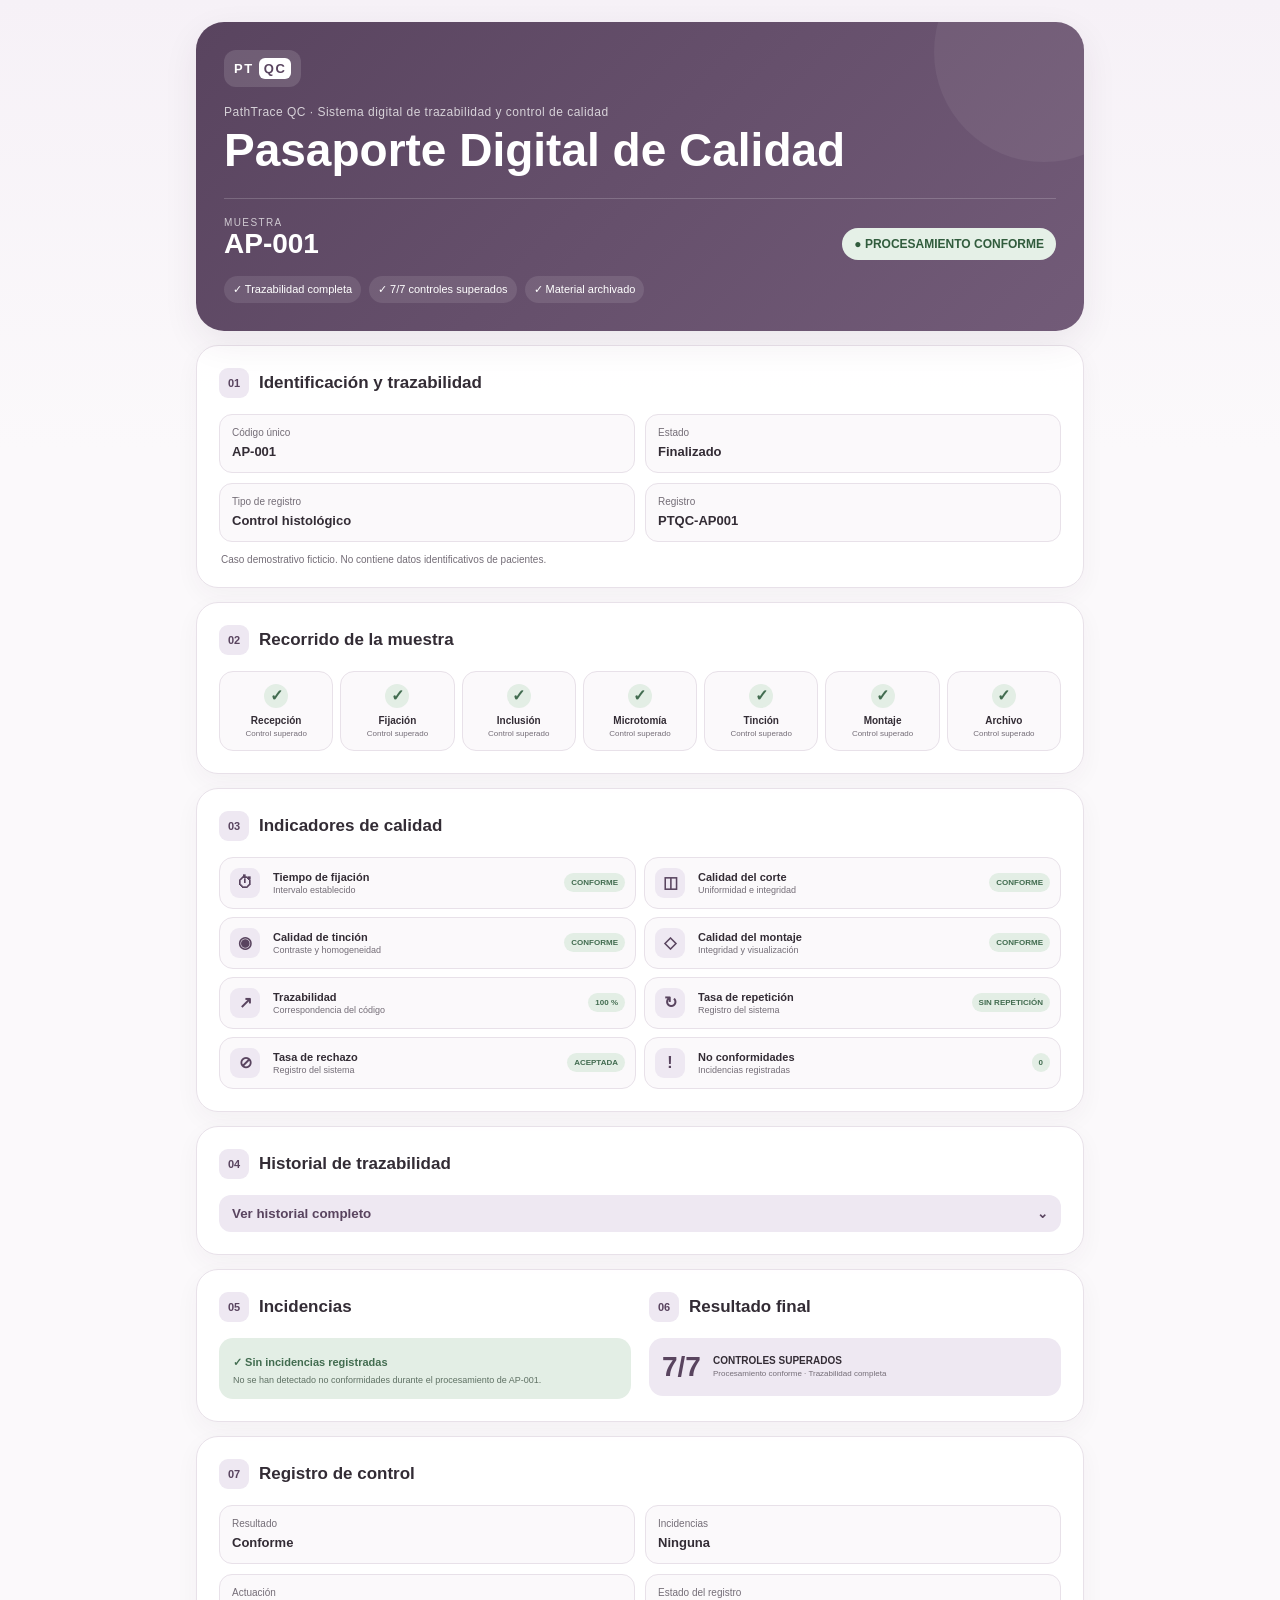
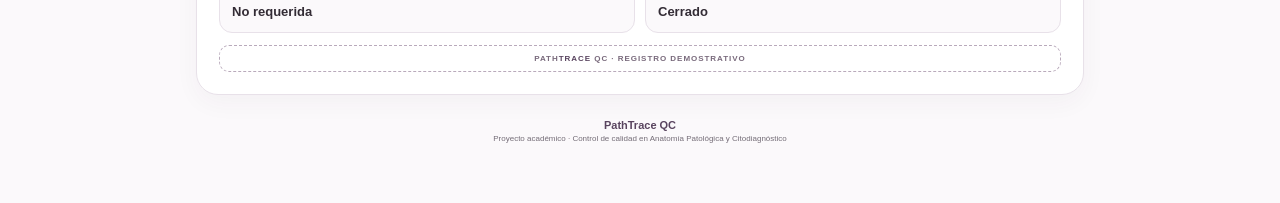
==== index.html @ b63433e9 "Add files via upload" ====
<!doctype html>
<html lang="es">
<head>
  <meta charset="utf-8" />
  <meta name="viewport" content="width=device-width, initial-scale=1" />
  <title>PathTrace QC · AP-001</title>
  <link rel="stylesheet" href="style.css" />
</head>
<body>
  <main class="shell">
    <header class="hero">
      <div class="brand"><span>PT</span><b>QC</b></div>
      <div class="eyebrow">PathTrace QC · Sistema digital de trazabilidad y control de calidad</div>
      <h1>Pasaporte Digital de Calidad</h1>
      <div class="sample-row"><div><small>MUESTRA</small><strong>AP-001</strong></div><span class="status">● PROCESAMIENTO CONFORME</span></div>
      <div class="summary"><span>✓ Trazabilidad completa</span><span>✓ 7/7 controles superados</span><span>✓ Material archivado</span></div>
    </header>

    <section class="card">
      <div class="section-title"><span>01</span><h2>Identificación y trazabilidad</h2></div>
      <div class="grid two">
        <div class="field"><small>Código único</small><b>AP-001</b></div>
        <div class="field"><small>Estado</small><b>Finalizado</b></div>
        <div class="field"><small>Tipo de registro</small><b>Control histológico</b></div>
        <div class="field"><small>Registro</small><b>PTQC-AP001</b></div>
      </div>
      <p class="note">Caso demostrativo ficticio. No contiene datos identificativos de pacientes.</p>
    </section>

    <section class="card">
      <div class="section-title"><span>02</span><h2>Recorrido de la muestra</h2></div>
      <div class="progress" id="progress">
        <div class="step"><i>✓</i><b>Recepción</b><small>Control superado</small></div>
        <div class="step"><i>✓</i><b>Fijación</b><small>Control superado</small></div>
        <div class="step"><i>✓</i><b>Inclusión</b><small>Control superado</small></div>
        <div class="step"><i>✓</i><b>Microtomía</b><small>Control superado</small></div>
        <div class="step"><i>✓</i><b>Tinción</b><small>Control superado</small></div>
        <div class="step"><i>✓</i><b>Montaje</b><small>Control superado</small></div>
        <div class="step"><i>✓</i><b>Archivo</b><small>Control superado</small></div>
      </div>
    </section>

    <section class="card">
      <div class="section-title"><span>03</span><h2>Indicadores de calidad</h2></div>
      <div class="metrics">
        <article><span>⏱</span><div><b>Tiempo de fijación</b><small>Intervalo establecido</small></div><em>CONFORME</em></article>
        <article><span>◫</span><div><b>Calidad del corte</b><small>Uniformidad e integridad</small></div><em>CONFORME</em></article>
        <article><span>◉</span><div><b>Calidad de tinción</b><small>Contraste y homogeneidad</small></div><em>CONFORME</em></article>
        <article><span>◇</span><div><b>Calidad del montaje</b><small>Integridad y visualización</small></div><em>CONFORME</em></article>
        <article><span>↗</span><div><b>Trazabilidad</b><small>Correspondencia del código</small></div><em>100 %</em></article>
        <article><span>↻</span><div><b>Tasa de repetición</b><small>Registro del sistema</small></div><em>SIN REPETICIÓN</em></article>
        <article><span>⊘</span><div><b>Tasa de rechazo</b><small>Registro del sistema</small></div><em>ACEPTADA</em></article>
        <article><span>!</span><div><b>No conformidades</b><small>Incidencias registradas</small></div><em>0</em></article>
      </div>
    </section>

    <section class="card">
      <div class="section-title"><span>04</span><h2>Historial de trazabilidad</h2></div>
      <button class="toggle" id="toggleHistory" aria-expanded="false">Ver historial completo <span>⌄</span></button>
      <div class="timeline collapsed" id="history">
        <div><i></i><p><b>Recepción</b><small>Muestra registrada e identificación verificada.</small></p><strong>✓</strong></div>
        <div><i></i><p><b>Fijación</b><small>Control de conservación superado.</small></p><strong>✓</strong></div>
        <div><i></i><p><b>Inclusión</b><small>Bloque de parafina obtenido y controlado.</small></p><strong>✓</strong></div>
        <div><i></i><p><b>Microtomía</b><small>Corte histológico apto para tinción.</small></p><strong>✓</strong></div>
        <div><i></i><p><b>Tinción</b><small>Preparación con tinción conforme.</small></p><strong>✓</strong></div>
        <div><i></i><p><b>Montaje</b><small>Preparación definitiva conforme.</small></p><strong>✓</strong></div>
        <div><i></i><p><b>Archivo</b><small>Preparación y material correctamente archivados.</small></p><strong>✓</strong></div>
      </div>
    </section>

    <section class="card split">
      <div>
        <div class="section-title"><span>05</span><h2>Incidencias</h2></div>
        <div class="empty"><b>✓ Sin incidencias registradas</b><p>No se han detectado no conformidades durante el procesamiento de AP-001.</p></div>
      </div>
      <div>
        <div class="section-title"><span>06</span><h2>Resultado final</h2></div>
        <div class="result"><strong>7/7</strong><div><b>CONTROLES SUPERADOS</b><small>Procesamiento conforme · Trazabilidad completa</small></div></div>
      </div>
    </section>

    <section class="card">
      <div class="section-title"><span>07</span><h2>Registro de control</h2></div>
      <div class="grid two">
        <div class="field"><small>Resultado</small><b>Conforme</b></div>
        <div class="field"><small>Incidencias</small><b>Ninguna</b></div>
        <div class="field"><small>Actuación</small><b>No requerida</b></div>
        <div class="field"><small>Estado del registro</small><b>Cerrado</b></div>
      </div>
      <div class="stamp">PATH<span>TRACE</span> QC · REGISTRO DEMOSTRATIVO</div>
    </section>

    <footer>
      <b>PathTrace QC</b><span>Proyecto académico · Control de calidad en Anatomía Patológica y Citodiagnóstico</span>
    </footer>
  </main>
  <script src="script.js"></script>
</body>
</html>
---- style.css ----
:root{--ink:#332c35;--muted:#746d77;--plum:#59445f;--plum2:#755f7b;--lav:#eee8f2;--rose:#f5e5eb;--sage:#e3eee5;--green:#426c50;--line:#e8e1e9;--paper:#fbf9fb;--white:#fff;--shadow:0 12px 35px rgba(61,44,65,.08)}
*{box-sizing:border-box}body{margin:0;background:linear-gradient(180deg,#f6f1f7 0,#fbf9fb 28rem);font-family:Inter,ui-sans-serif,-apple-system,BlinkMacSystemFont,"Segoe UI",sans-serif;color:var(--ink)}
.shell{width:min(920px,100%);margin:auto;padding:22px 16px 60px}.hero{background:linear-gradient(135deg,#59445f,#725b78);color:white;border-radius:28px;padding:28px;box-shadow:var(--shadow);position:relative;overflow:hidden}.hero:after{content:"";position:absolute;width:220px;height:220px;border-radius:50%;background:rgba(255,255,255,.06);right:-70px;top:-80px}.brand{display:inline-flex;gap:5px;align-items:center;background:rgba(255,255,255,.13);padding:8px 10px;border-radius:12px;font-size:13px;letter-spacing:.12em}.brand span{font-weight:800}.brand b{background:#fff;color:var(--plum);padding:3px 5px;border-radius:6px}.eyebrow{margin-top:18px;font-size:12px;opacity:.75;letter-spacing:.04em}.hero h1{font-size:clamp(28px,6vw,46px);line-height:1.02;margin:8px 0 24px;max-width:650px}.sample-row{display:flex;justify-content:space-between;gap:18px;align-items:end;border-top:1px solid rgba(255,255,255,.18);padding-top:18px}.sample-row small{display:block;font-size:10px;letter-spacing:.14em;opacity:.7}.sample-row strong{font-size:28px}.status{font-size:12px;background:#e5f0e7;color:#315c3d;padding:9px 12px;border-radius:999px;font-weight:800}.summary{display:flex;gap:8px;flex-wrap:wrap;margin-top:16px}.summary span{font-size:11px;background:rgba(255,255,255,.1);padding:7px 9px;border-radius:999px}.card{background:rgba(255,255,255,.94);border:1px solid var(--line);border-radius:22px;padding:22px;margin-top:14px;box-shadow:0 8px 25px rgba(61,44,65,.045)}.section-title{display:flex;align-items:center;gap:10px;margin-bottom:16px}.section-title>span{width:30px;height:30px;display:grid;place-items:center;border-radius:9px;background:var(--lav);color:var(--plum);font-size:11px;font-weight:900}.section-title h2{font-size:17px;margin:0}.grid{display:grid;gap:10px}.two{grid-template-columns:repeat(2,1fr)}.field{background:var(--paper);border:1px solid var(--line);padding:12px;border-radius:13px}.field small{display:block;color:var(--muted);font-size:10px;margin-bottom:4px}.field b{font-size:13px}.note{font-size:10px;color:var(--muted);margin:12px 2px 0}.progress{display:grid;grid-template-columns:repeat(7,1fr);gap:7px}.step{position:relative;text-align:center;padding:12px 5px;background:var(--paper);border-radius:14px;border:1px solid var(--line)}.step i{font-style:normal;display:grid;place-items:center;width:24px;height:24px;margin:0 auto 7px;border-radius:50%;background:var(--sage);color:var(--green);font-weight:900}.step b{display:block;font-size:10px}.step small{display:block;font-size:8px;color:var(--muted);margin-top:3px}.metrics{display:grid;grid-template-columns:repeat(2,1fr);gap:8px}.metrics article{display:grid;grid-template-columns:34px 1fr auto;align-items:center;gap:9px;border:1px solid var(--line);border-radius:14px;padding:10px;background:var(--paper)}.metrics article>span{width:30px;height:30px;display:grid;place-items:center;background:var(--lav);border-radius:9px;color:var(--plum);font-weight:800}.metrics b,.metrics small{display:block}.metrics b{font-size:11px}.metrics small{font-size:9px;color:var(--muted);margin-top:2px}.metrics em{font-style:normal;font-size:8px;font-weight:900;color:var(--green);background:var(--sage);padding:5px 7px;border-radius:999px}.toggle{width:100%;border:0;background:var(--lav);color:var(--plum);padding:11px 13px;border-radius:12px;font-weight:800;text-align:left;display:flex;justify-content:space-between;cursor:pointer}.timeline{padding-top:8px}.timeline.collapsed{display:none}.timeline>div{display:grid;grid-template-columns:16px 1fr 22px;gap:8px;align-items:start;padding:9px 2px;border-bottom:1px solid var(--line)}.timeline i{width:9px;height:9px;border-radius:50%;background:var(--plum2);margin-top:4px}.timeline p{margin:0}.timeline b,.timeline small{display:block}.timeline b{font-size:11px}.timeline small{font-size:9px;color:var(--muted);margin-top:2px}.timeline strong{color:var(--green)}.split{display:grid;grid-template-columns:1fr 1fr;gap:18px}.empty{background:var(--sage);border-radius:14px;padding:14px}.empty b{font-size:11px;color:var(--green)}.empty p{font-size:9px;color:#5f7164;margin:5px 0 0}.result{display:flex;align-items:center;gap:12px;background:var(--lav);border-radius:14px;padding:13px}.result>strong{font-size:28px;color:var(--plum)}.result b,.result small{display:block}.result b{font-size:10px}.result small{font-size:8px;color:var(--muted);margin-top:3px}.stamp{margin-top:12px;text-align:center;border:1px dashed #b9aabb;color:#796a7c;border-radius:10px;padding:8px;font-size:8px;letter-spacing:.12em;font-weight:800}.stamp span{color:var(--plum)}footer{padding:24px 8px 0;text-align:center;color:var(--muted)}footer b,footer span{display:block}footer b{font-size:11px;color:var(--plum)}footer span{font-size:8px;margin-top:3px}
@media(max-width:650px){.shell{padding:12px 10px 40px}.hero{padding:22px 18px;border-radius:22px}.sample-row{align-items:start;flex-direction:column}.status{font-size:10px}.card{padding:17px;border-radius:18px}.progress{grid-template-columns:repeat(2,1fr)}.step:last-child{grid-column:1/-1}.metrics{grid-template-columns:1fr}.split{grid-template-columns:1fr}.two{grid-template-columns:1fr}.section-title h2{font-size:15px}}
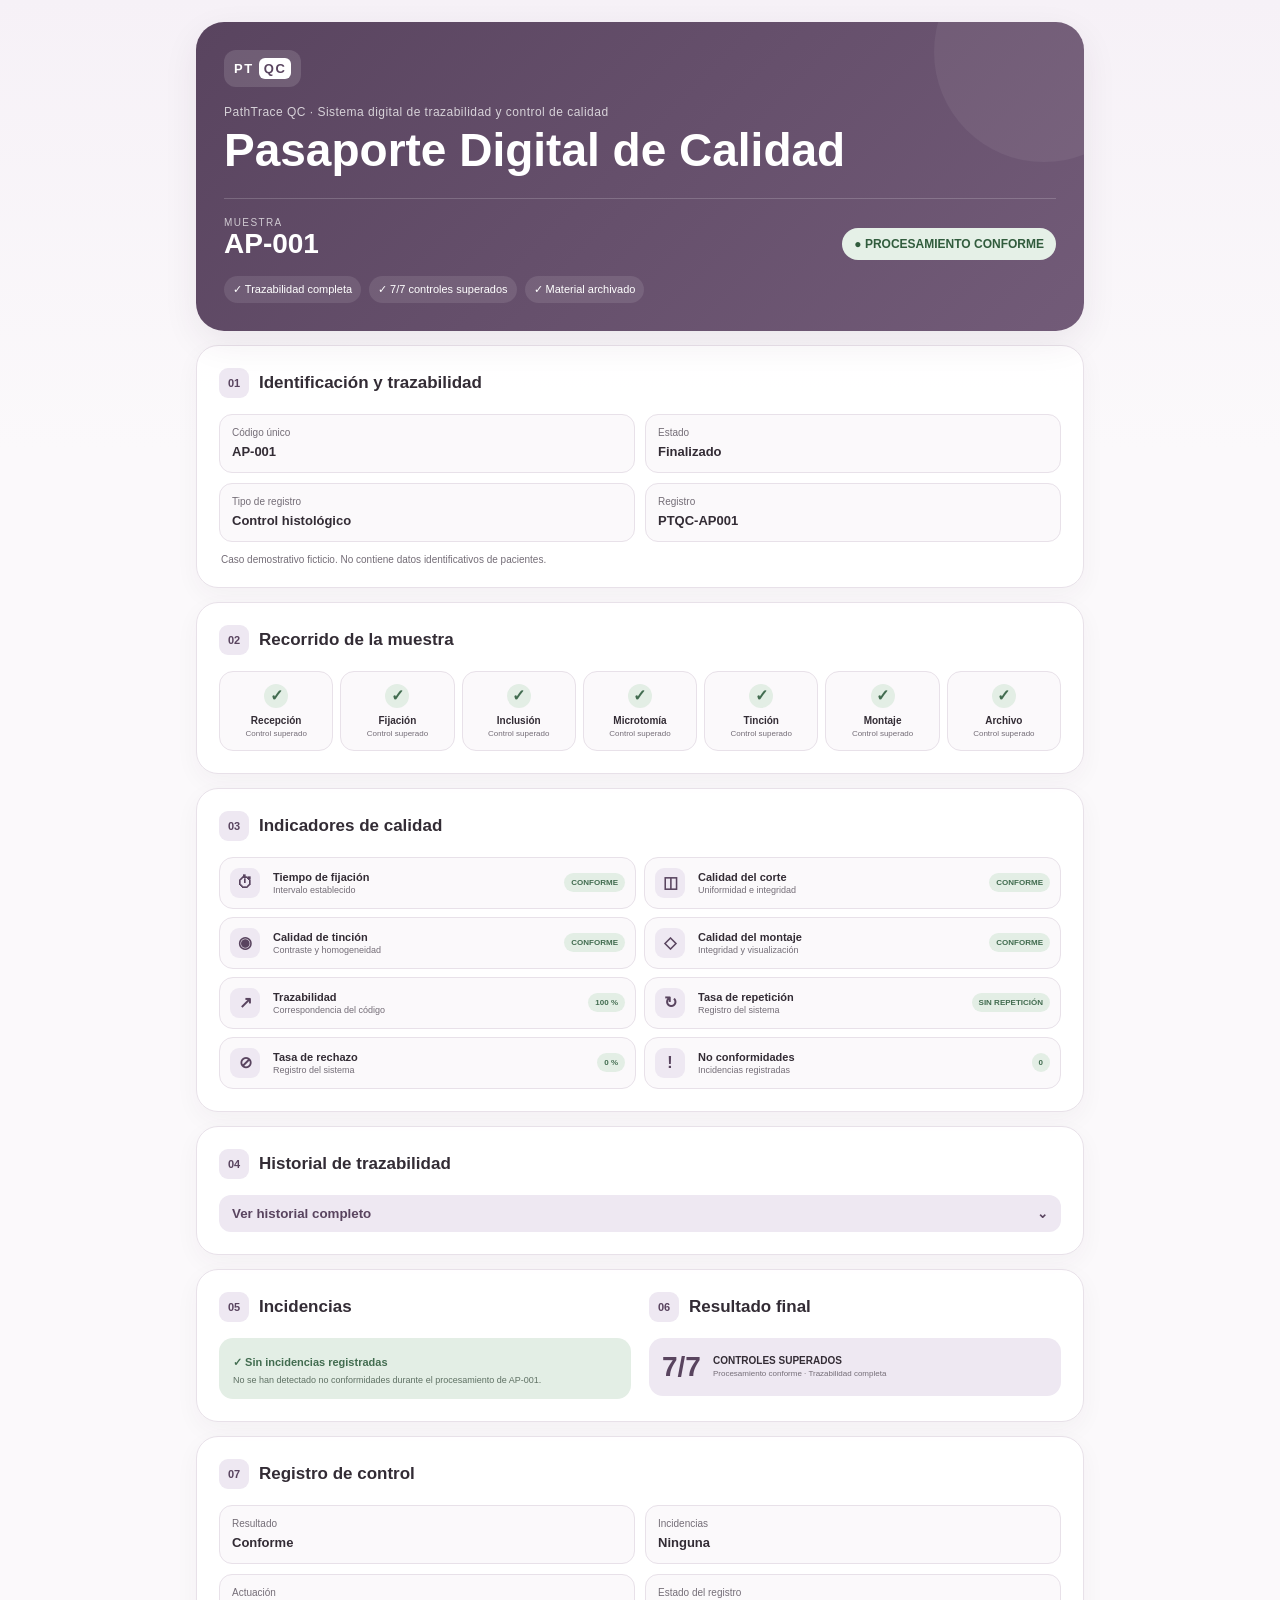
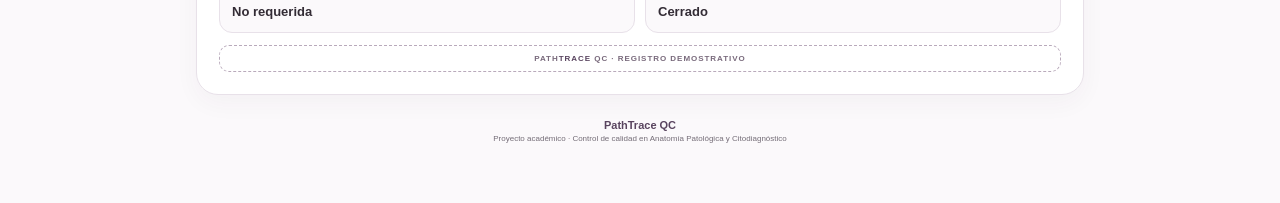
==== commit d7e863cd: "Update index.html" ====
--- a/index.html
+++ b/index.html
@@ -49,7 +49,7 @@
         <article><span>◇</span><div><b>Calidad del montaje</b><small>Integridad y visualización</small></div><em>CONFORME</em></article>
         <article><span>↗</span><div><b>Trazabilidad</b><small>Correspondencia del código</small></div><em>100 %</em></article>
         <article><span>↻</span><div><b>Tasa de repetición</b><small>Registro del sistema</small></div><em>SIN REPETICIÓN</em></article>
-        <article><span>⊘</span><div><b>Tasa de rechazo</b><small>Registro del sistema</small></div><em>ACEPTADA</em></article>
+        <article><span>⊘</span><div><b>Tasa de rechazo</b><small>Registro del sistema</small></div><em>0 %</em></article>
         <article><span>!</span><div><b>No conformidades</b><small>Incidencias registradas</small></div><em>0</em></article>
       </div>
     </section>
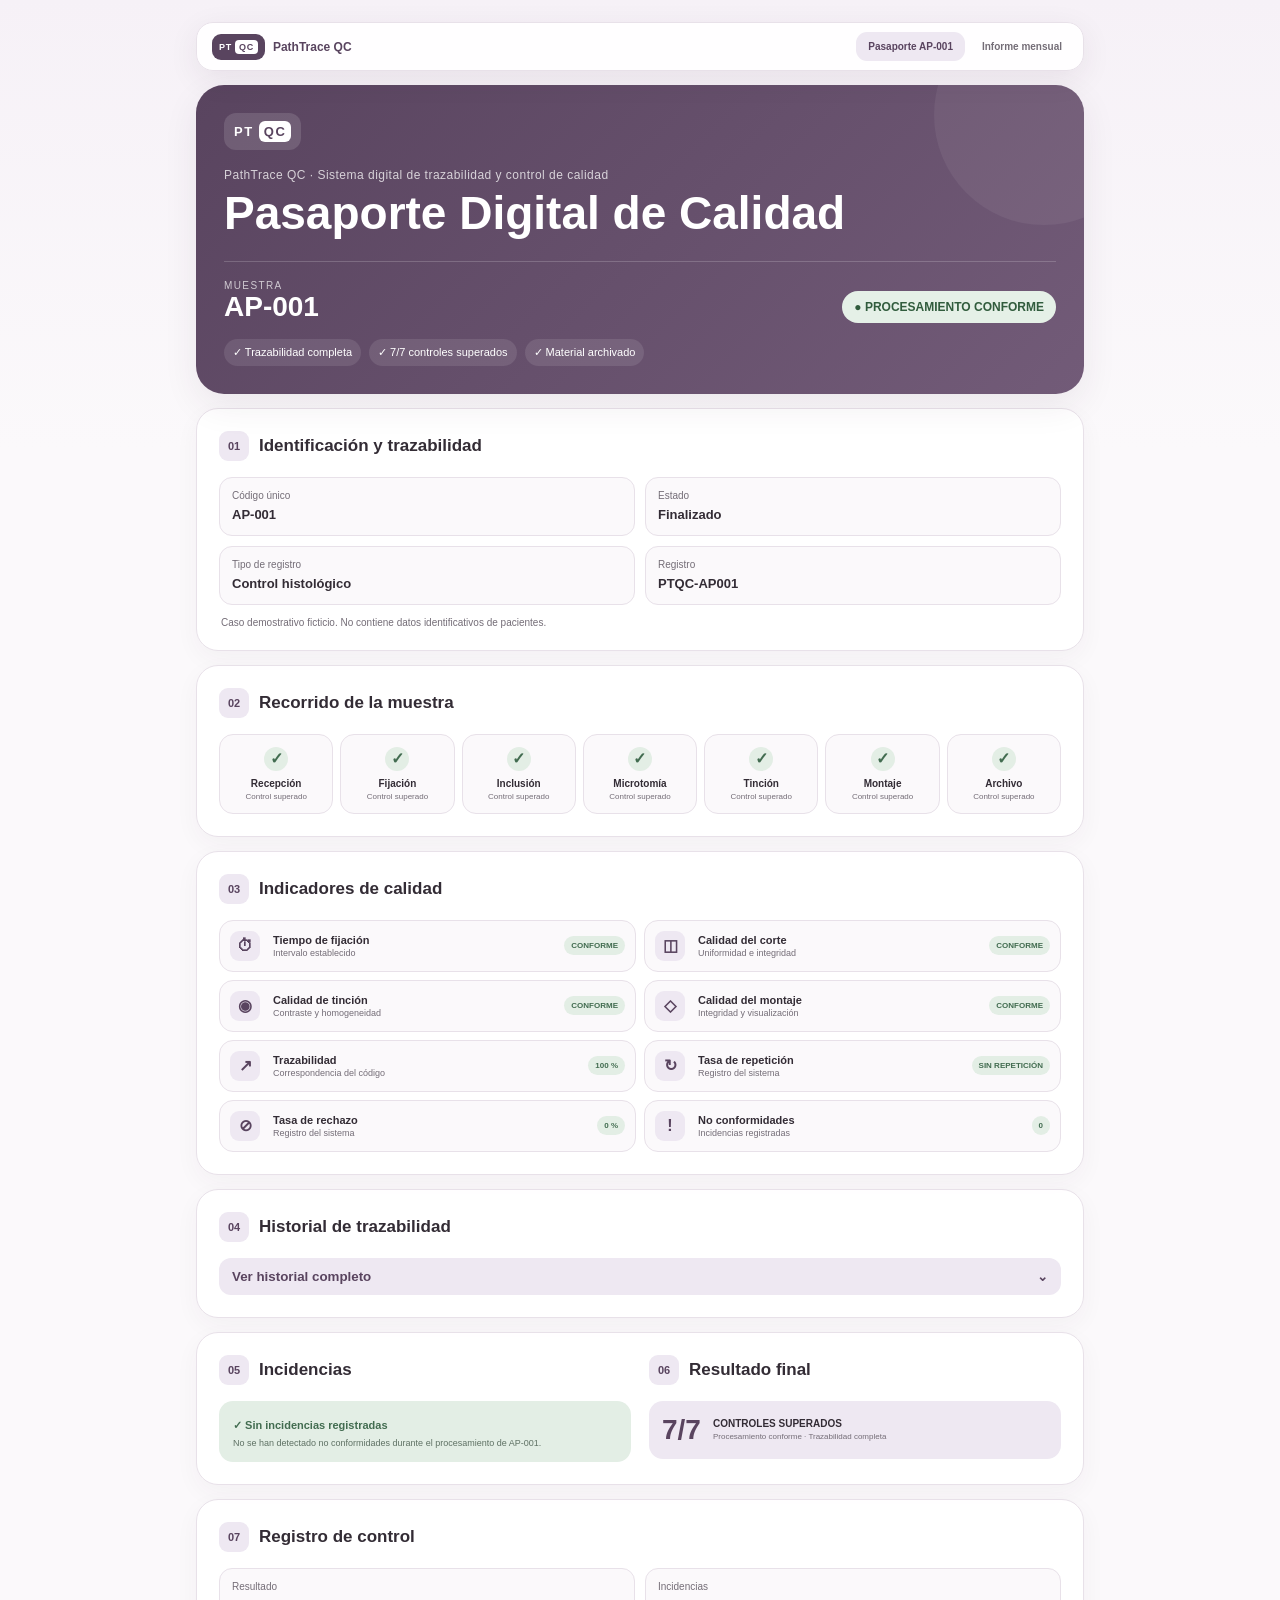
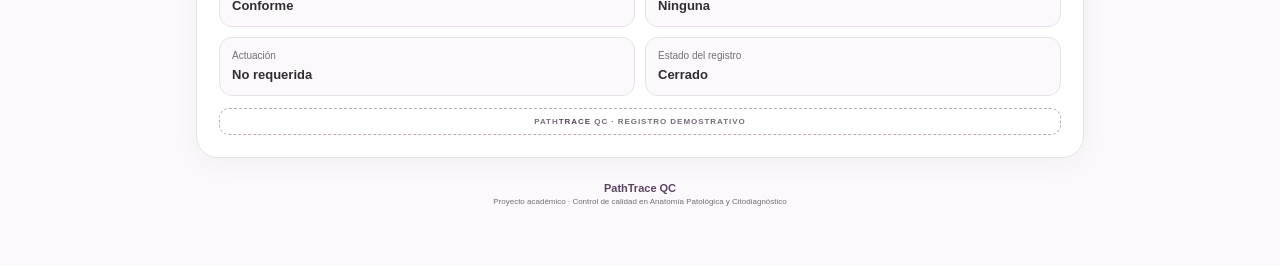
==== commit 754570f5: "Actualizar index.html" ====
--- a/index.html
+++ b/index.html
@@ -1,35 +1,833 @@
-<!doctype html>
+ <!doctype html>
 <html lang="es">
 <head>
   <meta charset="utf-8" />
   <meta name="viewport" content="width=device-width, initial-scale=1" />
-  <title>PathTrace QC · AP-001</title>
+  <title>PathTrace QC · Control de calidad</title>
   <link rel="stylesheet" href="style.css" />
+
+  <style>
+    /* ===== AMPLIACIÓN PATHTRACE QC ===== */
+
+    .pt-nav{
+      position:sticky;
+      top:10px;
+      z-index:50;
+      display:flex;
+      justify-content:space-between;
+      align-items:center;
+      gap:12px;
+      margin-bottom:14px;
+      padding:9px;
+      background:rgba(255,255,255,.92);
+      border:1px solid var(--line);
+      border-radius:17px;
+      box-shadow:0 8px 30px rgba(61,44,65,.08);
+      backdrop-filter:blur(12px);
+    }
+
+    .pt-nav-brand{
+      display:flex;
+      align-items:center;
+      gap:8px;
+      padding-left:6px;
+      color:var(--plum);
+      font-size:12px;
+      font-weight:900;
+    }
+
+    .pt-logo{
+      display:inline-flex;
+      align-items:center;
+      gap:3px;
+      padding:6px 7px;
+      border-radius:9px;
+      background:var(--plum);
+      color:#fff;
+      font-size:9px;
+      letter-spacing:.08em;
+    }
+
+    .pt-logo b{
+      background:#fff;
+      color:var(--plum);
+      padding:2px 4px;
+      border-radius:4px;
+    }
+
+    .pt-tabs{
+      display:flex;
+      gap:5px;
+    }
+
+    .pt-tab{
+      border:0;
+      background:transparent;
+      color:var(--muted);
+      border-radius:11px;
+      padding:9px 12px;
+      font-size:10px;
+      font-weight:800;
+      cursor:pointer;
+    }
+
+    .pt-tab.active{
+      background:var(--lav);
+      color:var(--plum);
+    }
+
+    .pt-view{display:none}
+    .pt-view.active{display:block}
+
+    /* ===== HERO INFORME ===== */
+
+    .report-hero{
+      position:relative;
+      overflow:hidden;
+      padding:28px;
+      border-radius:28px;
+      color:#fff;
+      background:linear-gradient(135deg,#59445f,#725b78);
+      box-shadow:var(--shadow);
+    }
+
+    .report-hero:after{
+      content:"";
+      position:absolute;
+      width:260px;
+      height:260px;
+      right:-80px;
+      top:-100px;
+      border-radius:50%;
+      background:rgba(255,255,255,.06);
+    }
+
+    .report-top{
+      position:relative;
+      z-index:2;
+      display:flex;
+      justify-content:space-between;
+      gap:20px;
+      align-items:flex-start;
+    }
+
+    .report-hero h1{
+      margin:7px 0 8px;
+      font-size:clamp(28px,6vw,44px);
+      line-height:1.03;
+    }
+
+    .report-hero p{
+      max-width:590px;
+      margin:0;
+      font-size:12px;
+      line-height:1.6;
+      opacity:.8;
+    }
+
+    .period{
+      min-width:155px;
+      padding:12px;
+      border:1px solid rgba(255,255,255,.18);
+      border-radius:14px;
+      background:rgba(255,255,255,.09);
+    }
+
+    .period small,
+    .period strong{display:block}
+
+    .period small{
+      font-size:8px;
+      letter-spacing:.13em;
+      opacity:.65;
+    }
+
+    .period strong{
+      margin-top:4px;
+      font-size:11px;
+    }
+
+    .system-state{
+      position:relative;
+      z-index:2;
+      display:flex;
+      justify-content:space-between;
+      align-items:center;
+      gap:12px;
+      margin-top:22px;
+      padding-top:16px;
+      border-top:1px solid rgba(255,255,255,.18);
+    }
+
+    .system-state b{
+      font-size:11px;
+      letter-spacing:.03em;
+    }
+
+    .system-state span{
+      padding:7px 10px;
+      border-radius:999px;
+      background:#f6e8d6;
+      color:#76531f;
+      font-size:9px;
+      font-weight:900;
+    }
+
+    /* ===== KPI ===== */
+
+    .kpi-grid{
+      display:grid;
+      grid-template-columns:repeat(3,1fr);
+      gap:9px;
+    }
+
+    .kpi{
+      position:relative;
+      min-height:105px;
+      padding:14px;
+      text-align:left;
+      border:1px solid var(--line);
+      border-radius:15px;
+      background:var(--paper);
+      cursor:pointer;
+      transition:.2s ease;
+    }
+
+    .kpi:hover,
+    .kpi.selected{
+      transform:translateY(-2px);
+      border-color:#cdbfd0;
+      box-shadow:0 8px 20px rgba(61,44,65,.07);
+    }
+
+    .kpi small,
+    .kpi strong,
+    .kpi span{display:block}
+
+    .kpi small{
+      color:var(--muted);
+      font-size:8px;
+      letter-spacing:.08em;
+      font-weight:800;
+    }
+
+    .kpi strong{
+      margin:7px 0 3px;
+      color:var(--plum);
+      font-size:26px;
+    }
+
+    .kpi span{
+      color:var(--muted);
+      font-size:9px;
+    }
+
+    .kpi.good:after,
+    .kpi.watch:after{
+      content:"";
+      position:absolute;
+      width:8px;
+      height:8px;
+      right:12px;
+      top:12px;
+      border-radius:50%;
+    }
+
+    .kpi.good:after{background:#6c9879}
+    .kpi.watch:after{background:#c6924c}
+
+    .kpi-detail{
+      display:none;
+      margin-top:12px;
+      padding:13px 14px;
+      border-radius:13px;
+      background:var(--lav);
+      color:var(--ink);
+      font-size:10px;
+      line-height:1.55;
+    }
+
+    .kpi-detail.show{display:block}
+
+    /* ===== BALANCE ===== */
+
+    .balance-grid{
+      display:grid;
+      grid-template-columns:1fr 1fr;
+      gap:10px;
+    }
+
+    .balance-box{
+      padding:15px;
+      border-radius:15px;
+      border:1px solid var(--line);
+    }
+
+    .balance-box.good{background:#f1f7f2}
+    .balance-box.watch{background:#fbf5ea}
+
+    .balance-box small{
+      display:block;
+      margin-bottom:5px;
+      font-size:8px;
+      letter-spacing:.1em;
+      font-weight:900;
+    }
+
+    .balance-box h3{
+      margin:0;
+      font-size:12px;
+    }
+
+    .balance-box ul{
+      margin:12px 0 0;
+      padding-left:17px;
+      color:var(--muted);
+      font-size:10px;
+      line-height:1.75;
+    }
+
+    /* ===== BARRAS ===== */
+
+    .chart-note{
+      margin:-5px 0 18px;
+      color:var(--muted);
+      font-size:10px;
+    }
+
+    .bars{
+      display:grid;
+      gap:11px;
+    }
+
+    .bar-item{
+      display:grid;
+      grid-template-columns:92px 1fr 28px;
+      gap:10px;
+      align-items:center;
+      padding:5px;
+      border-radius:10px;
+      cursor:pointer;
+      transition:.2s ease;
+    }
+
+    .bar-item:hover,
+    .bar-item.active{
+      background:var(--paper);
+    }
+
+    .bar-item>span{
+      font-size:10px;
+      font-weight:700;
+    }
+
+    .bar-track{
+      height:12px;
+      overflow:hidden;
+      border-radius:999px;
+      background:#eee9ef;
+    }
+
+    .bar-fill{
+      width:0;
+      height:100%;
+      border-radius:999px;
+      background:linear-gradient(90deg,#b6a2bb,#755f7b);
+      transition:width 1s cubic-bezier(.2,.8,.2,1);
+    }
+
+    .bar-item.alert .bar-fill{
+      background:linear-gradient(90deg,#d6a4ad,#a95f6c);
+    }
+
+    .bar-item>b{
+      text-align:right;
+      color:var(--plum);
+      font-size:11px;
+    }
+
+    .stage-detail{
+      display:none;
+      margin-top:16px;
+      padding:14px;
+      border:1px solid var(--line);
+      border-radius:14px;
+      background:var(--paper);
+    }
+
+    .stage-detail.show{display:block}
+
+    .stage-detail small,
+    .stage-detail b{display:block}
+
+    .stage-detail small{
+      color:var(--muted);
+      font-size:8px;
+      letter-spacing:.09em;
+    }
+
+    .stage-detail b{
+      margin:4px 0 6px;
+      font-size:12px;
+    }
+
+    .stage-detail p{
+      margin:0;
+      color:var(--muted);
+      font-size:10px;
+      line-height:1.5;
+    }
+
+    /* ===== GRÁFICA SEMANAL ===== */
+
+    .weekly-chart{
+      position:relative;
+      height:230px;
+      margin-top:10px;
+      padding:15px 12px 32px 38px;
+    }
+
+    .weekly-grid{
+      position:absolute;
+      left:38px;
+      right:12px;
+      top:15px;
+      bottom:32px;
+      display:flex;
+      flex-direction:column;
+      justify-content:space-between;
+    }
+
+    .weekly-grid span{
+      display:block;
+      border-top:1px dashed #e5dee7;
+    }
+
+    .weekly-points{
+      position:absolute;
+      left:38px;
+      right:12px;
+      top:15px;
+      bottom:32px;
+    }
+
+    .trend-svg{
+      position:absolute;
+      inset:0;
+      width:100%;
+      height:100%;
+      overflow:visible;
+    }
+
+    .trend-path{
+      fill:none;
+      stroke:#755f7b;
+      stroke-width:3;
+      stroke-linecap:round;
+      stroke-linejoin:round;
+      stroke-dasharray:500;
+      stroke-dashoffset:500;
+      transition:stroke-dashoffset 1.5s ease;
+    }
+
+    .weekly-chart.animate .trend-path{
+      stroke-dashoffset:0;
+    }
+
+    .week-point{
+      position:absolute;
+      transform:translate(-50%,50%);
+      text-align:center;
+    }
+
+    .week-point i{
+      display:block;
+      width:13px;
+      height:13px;
+      margin:auto;
+      border:3px solid white;
+      border-radius:50%;
+      background:var(--plum2);
+      box-shadow:0 0 0 2px var(--plum2);
+      transform:scale(0);
+      transition:transform .35s ease;
+    }
+
+    .weekly-chart.animate .week-point i{
+      transform:scale(1);
+    }
+
+    .week-point b{
+      display:block;
+      margin-top:-35px;
+      color:var(--plum);
+      font-size:11px;
+    }
+
+    .week-point small{
+      position:absolute;
+      width:70px;
+      left:50%;
+      top:30px;
+      transform:translateX(-50%);
+      color:var(--muted);
+      font-size:8px;
+      font-style:normal;
+    }
+
+    .w1{left:3%;bottom:0}
+    .w2{left:34%;bottom:33%}
+    .w3{left:66%;bottom:66%}
+    .w4{left:97%;bottom:100%}
+
+    .trend-alert{
+      display:flex;
+      gap:10px;
+      align-items:flex-start;
+      margin-top:5px;
+      padding:13px;
+      border-radius:14px;
+      background:#fbf3e8;
+    }
+
+    .trend-alert>span{
+      display:grid;
+      place-items:center;
+      min-width:30px;
+      height:30px;
+      border-radius:9px;
+      background:#f1dfc6;
+      color:#875f29;
+      font-weight:900;
+    }
+
+    .trend-alert small,
+    .trend-alert b{display:block}
+
+    .trend-alert small{
+      color:#8a6a3c;
+      font-size:8px;
+      font-weight:900;
+      letter-spacing:.08em;
+    }
+
+    .trend-alert b{
+      margin-top:3px;
+      font-size:11px;
+    }
+
+    /* ===== DESVIACIÓN ===== */
+
+    .deviation{
+      position:relative;
+      overflow:hidden;
+      border-color:#ead1d5;
+      background:linear-gradient(135deg,#fff,#fcf3f5);
+    }
+
+    .deviation-grid{
+      display:grid;
+      grid-template-columns:55px 1fr;
+      gap:15px;
+    }
+
+    .deviation-icon{
+      display:grid;
+      place-items:center;
+      width:50px;
+      height:50px;
+      border-radius:15px;
+      background:#f3dfe3;
+      color:#9b5360;
+      font-size:22px;
+      font-weight:900;
+    }
+
+    .deviation small{
+      color:#9b5360;
+      font-size:8px;
+      font-weight:900;
+      letter-spacing:.11em;
+    }
+
+    .deviation h2{
+      margin:4px 0 7px;
+      font-size:20px;
+    }
+
+    .deviation p{
+      margin:0;
+      color:var(--muted);
+      font-size:10px;
+      line-height:1.6;
+    }
+
+    .deviation-stats{
+      display:flex;
+      gap:8px;
+      flex-wrap:wrap;
+      margin-top:14px;
+    }
+
+    .deviation-stats span{
+      min-width:105px;
+      padding:9px 11px;
+      border:1px solid #ecdadd;
+      border-radius:11px;
+      background:#fff;
+    }
+
+    .deviation-stats b,
+    .deviation-stats small{display:block}
+
+    .deviation-stats b{
+      color:#8e4d58;
+      font-size:15px;
+    }
+
+    .deviation-stats small{
+      margin-top:2px;
+      color:var(--muted);
+      letter-spacing:0;
+      font-size:8px;
+    }
+
+    .analysis-btn{
+      margin-top:15px;
+      border:0;
+      border-radius:12px;
+      padding:11px 14px;
+      background:var(--plum);
+      color:#fff;
+      font-size:10px;
+      font-weight:900;
+      cursor:pointer;
+    }
+
+    .analysis-panel{
+      display:none;
+      margin-top:13px;
+      padding:14px;
+      border:1px solid #ead8dc;
+      border-radius:13px;
+      background:#fff;
+    }
+
+    .analysis-panel.show{display:block}
+
+    .analysis-panel b{
+      display:block;
+      margin-bottom:6px;
+      font-size:11px;
+    }
+
+    .analysis-panel p{
+      font-size:10px;
+    }
+
+    .pending{
+      display:inline-block;
+      margin-top:9px;
+      padding:6px 8px;
+      border-radius:999px;
+      background:var(--lav);
+      color:var(--plum);
+      font-size:8px;
+      font-weight:900;
+    }
+
+    /* ===== CONCLUSIÓN ===== */
+
+    .report-conclusion{
+      display:grid;
+      grid-template-columns:1fr auto;
+      gap:20px;
+      align-items:center;
+    }
+
+    .report-conclusion h2{
+      margin:5px 0 7px;
+      font-size:18px;
+    }
+
+    .report-conclusion p{
+      margin:0;
+      max-width:580px;
+      color:var(--muted);
+      font-size:10px;
+      line-height:1.6;
+    }
+
+    .global-status{
+      min-width:150px;
+      padding:14px;
+      text-align:center;
+      border-radius:15px;
+      background:var(--sage);
+      color:var(--green);
+    }
+
+    .global-status span,
+    .global-status b,
+    .global-status small{display:block}
+
+    .global-status span{
+      font-size:21px;
+      font-weight:900;
+    }
+
+    .global-status b{
+      margin-top:4px;
+      font-size:11px;
+    }
+
+    .global-status small{
+      margin-top:3px;
+      font-size:8px;
+    }
+
+    .academic-note{
+      margin:12px 5px 0;
+      text-align:center;
+      color:var(--muted);
+      font-size:8px;
+    }
+
+    @media(max-width:650px){
+      .pt-nav{
+        position:relative;
+        top:0;
+        flex-direction:column;
+        align-items:stretch;
+      }
+
+      .pt-nav-brand{justify-content:center}
+
+      .pt-tabs{
+        display:grid;
+        grid-template-columns:1fr 1fr;
+      }
+
+      .pt-tab{padding:10px 6px}
+
+      .report-hero{
+        padding:22px 18px;
+        border-radius:22px;
+      }
+
+      .report-top{
+        flex-direction:column;
+      }
+
+      .period{width:100%}
+
+      .system-state{
+        align-items:flex-start;
+        flex-direction:column;
+      }
+
+      .kpi-grid{
+        grid-template-columns:repeat(2,1fr);
+      }
+
+      .balance-grid{
+        grid-template-columns:1fr;
+      }
+
+      .bar-item{
+        grid-template-columns:75px 1fr 22px;
+      }
+
+      .report-conclusion{
+        grid-template-columns:1fr;
+      }
+
+      .global-status{width:100%}
+
+      .deviation-grid{
+        grid-template-columns:1fr;
+      }
+    }
+  </style>
 </head>
+
 <body>
-  <main class="shell">
+<main class="shell">
+
+  <!-- NAVEGACIÓN -->
+  <nav class="pt-nav">
+    <div class="pt-nav-brand">
+      <span class="pt-logo">PT <b>QC</b></span>
+      PathTrace QC
+    </div>
+
+    <div class="pt-tabs">
+      <button class="pt-tab active" data-target="passportView">
+        Pasaporte AP-001
+      </button>
+      <button class="pt-tab" data-target="reportView">
+        Informe mensual
+      </button>
+    </div>
+  </nav>
+
+
+  <!-- =====================================================
+       PASAPORTE AP-001
+  ====================================================== -->
+
+  <div class="pt-view active" id="passportView">
+
     <header class="hero">
       <div class="brand"><span>PT</span><b>QC</b></div>
-      <div class="eyebrow">PathTrace QC · Sistema digital de trazabilidad y control de calidad</div>
+      <div class="eyebrow">
+        PathTrace QC · Sistema digital de trazabilidad y control de calidad
+      </div>
+
       <h1>Pasaporte Digital de Calidad</h1>
-      <div class="sample-row"><div><small>MUESTRA</small><strong>AP-001</strong></div><span class="status">● PROCESAMIENTO CONFORME</span></div>
-      <div class="summary"><span>✓ Trazabilidad completa</span><span>✓ 7/7 controles superados</span><span>✓ Material archivado</span></div>
+
+      <div class="sample-row">
+        <div>
+          <small>MUESTRA</small>
+          <strong>AP-001</strong>
+        </div>
+        <span class="status">● PROCESAMIENTO CONFORME</span>
+      </div>
+
+      <div class="summary">
+        <span>✓ Trazabilidad completa</span>
+        <span>✓ 7/7 controles superados</span>
+        <span>✓ Material archivado</span>
+      </div>
     </header>
 
+
     <section class="card">
-      <div class="section-title"><span>01</span><h2>Identificación y trazabilidad</h2></div>
+      <div class="section-title">
+        <span>01</span>
+        <h2>Identificación y trazabilidad</h2>
+      </div>
+
       <div class="grid two">
         <div class="field"><small>Código único</small><b>AP-001</b></div>
         <div class="field"><small>Estado</small><b>Finalizado</b></div>
         <div class="field"><small>Tipo de registro</small><b>Control histológico</b></div>
         <div class="field"><small>Registro</small><b>PTQC-AP001</b></div>
       </div>
-      <p class="note">Caso demostrativo ficticio. No contiene datos identificativos de pacientes.</p>
+
+      <p class="note">
+        Caso demostrativo ficticio. No contiene datos identificativos de pacientes.
+      </p>
     </section>
 
+
     <section class="card">
-      <div class="section-title"><span>02</span><h2>Recorrido de la muestra</h2></div>
-      <div class="progress" id="progress">
+      <div class="section-title">
+        <span>02</span>
+        <h2>Recorrido de la muestra</h2>
+      </div>
+
+      <div class="progress">
         <div class="step"><i>✓</i><b>Recepción</b><small>Control superado</small></div>
         <div class="step"><i>✓</i><b>Fijación</b><small>Control superado</small></div>
         <div class="step"><i>✓</i><b>Inclusión</b><small>Control superado</small></div>
@@ -40,8 +838,13 @@
       </div>
     </section>
 
+
     <section class="card">
-      <div class="section-title"><span>03</span><h2>Indicadores de calidad</h2></div>
+      <div class="section-title">
+        <span>03</span>
+        <h2>Indicadores de calidad</h2>
+      </div>
+
       <div class="metrics">
         <article><span>⏱</span><div><b>Tiempo de fijación</b><small>Intervalo establecido</small></div><em>CONFORME</em></article>
         <article><span>◫</span><div><b>Calidad del corte</b><small>Uniformidad e integridad</small></div><em>CONFORME</em></article>
@@ -54,9 +857,17 @@
       </div>
     </section>
 
+
     <section class="card">
-      <div class="section-title"><span>04</span><h2>Historial de trazabilidad</h2></div>
-      <button class="toggle" id="toggleHistory" aria-expanded="false">Ver historial completo <span>⌄</span></button>
+      <div class="section-title">
+        <span>04</span>
+        <h2>Historial de trazabilidad</h2>
+      </div>
+
+      <button class="toggle" id="toggleHistory" aria-expanded="false">
+        Ver historial completo <span>⌄</span>
+      </button>
+
       <div class="timeline collapsed" id="history">
         <div><i></i><p><b>Recepción</b><small>Muestra registrada e identificación verificada.</small></p><strong>✓</strong></div>
         <div><i></i><p><b>Fijación</b><small>Control de conservación superado.</small></p><strong>✓</strong></div>
@@ -68,32 +879,574 @@
       </div>
     </section>
 
+
     <section class="card split">
       <div>
         <div class="section-title"><span>05</span><h2>Incidencias</h2></div>
-        <div class="empty"><b>✓ Sin incidencias registradas</b><p>No se han detectado no conformidades durante el procesamiento de AP-001.</p></div>
-      </div>
+        <div class="empty">
+          <b>✓ Sin incidencias registradas</b>
+          <p>No se han detectado no conformidades durante el procesamiento de AP-001.</p>
+        </div>
+      </div>
+
       <div>
         <div class="section-title"><span>06</span><h2>Resultado final</h2></div>
-        <div class="result"><strong>7/7</strong><div><b>CONTROLES SUPERADOS</b><small>Procesamiento conforme · Trazabilidad completa</small></div></div>
+        <div class="result">
+          <strong>7/7</strong>
+          <div>
+            <b>CONTROLES SUPERADOS</b>
+            <small>Procesamiento conforme · Trazabilidad completa</small>
+          </div>
+        </div>
       </div>
     </section>
+
 
     <section class="card">
       <div class="section-title"><span>07</span><h2>Registro de control</h2></div>
+
       <div class="grid two">
         <div class="field"><small>Resultado</small><b>Conforme</b></div>
         <div class="field"><small>Incidencias</small><b>Ninguna</b></div>
         <div class="field"><small>Actuación</small><b>No requerida</b></div>
         <div class="field"><small>Estado del registro</small><b>Cerrado</b></div>
       </div>
-      <div class="stamp">PATH<span>TRACE</span> QC · REGISTRO DEMOSTRATIVO</div>
+
+      <div class="stamp">
+        PATH<span>TRACE</span> QC · REGISTRO DEMOSTRATIVO
+      </div>
     </section>
 
-    <footer>
-      <b>PathTrace QC</b><span>Proyecto académico · Control de calidad en Anatomía Patológica y Citodiagnóstico</span>
-    </footer>
-  </main>
-  <script src="script.js"></script>
+  </div>
+
+
+  <!-- =====================================================
+       INFORME MENSUAL
+  ====================================================== -->
+
+  <div class="pt-view" id="reportView">
+
+    <header class="report-hero">
+
+      <div class="report-top">
+        <div>
+          <div class="eyebrow">
+            PATHTRACE QC · ANÁLISIS GLOBAL DEL SISTEMA
+          </div>
+
+          <h1>Informe mensual de calidad</h1>
+
+          <p>
+            Evaluación simulada de los indicadores registrados durante
+            un mes de actividad del laboratorio.
+          </p>
+        </div>
+
+        <div class="period">
+          <small>PERIODO ANALIZADO</small>
+          <strong>SEPTIEMBRE 2026</strong>
+        </div>
+      </div>
+
+      <div class="system-state">
+        <b>● FUNCIONAMIENTO GENERAL ADECUADO</b>
+        <span>⚠ 1 área prioritaria de mejora</span>
+      </div>
+
+    </header>
+
+
+    <!-- RESUMEN -->
+    <section class="card">
+      <div class="section-title">
+        <span>01</span>
+        <h2>Resumen del mes</h2>
+      </div>
+
+      <div class="kpi-grid">
+
+        <button class="kpi" data-detail="306 muestras fueron registradas durante el periodo analizado.">
+          <small>MUESTRAS RECIBIDAS</small>
+          <strong>306</strong>
+          <span>Actividad mensual</span>
+        </button>
+
+        <button class="kpi good" data-detail="300 muestras cumplieron los criterios establecidos y continuaron el circuito.">
+          <small>MUESTRAS ACEPTADAS</small>
+          <strong>300</strong>
+          <span>98,04 %</span>
+        </button>
+
+        <button class="kpi" data-detail="6 muestras no cumplieron los criterios necesarios para continuar el procesamiento.">
+          <small>MUESTRAS RECHAZADAS</small>
+          <strong>6</strong>
+          <span>1,96 %</span>
+        </button>
+
+        <button class="kpi good" data-detail="Se mantuvo la correspondencia entre muestra, bloque, portaobjetos y registro durante todo el circuito.">
+          <small>TRAZABILIDAD</small>
+          <strong>100 %</strong>
+          <span>Sin pérdidas</span>
+        </button>
+
+        <button class="kpi watch" data-detail="11 preparaciones requirieron repetir alguna parte del procedimiento técnico.">
+          <small>REPETICIONES</small>
+          <strong>11</strong>
+          <span>3,67 %</span>
+        </button>
+
+        <button class="kpi watch" data-detail="Durante el mes se registraron 14 desviaciones o no conformidades distribuidas entre distintas etapas.">
+          <small>NO CONFORMIDADES</small>
+          <strong>14</strong>
+          <span>Registradas</span>
+        </button>
+
+      </div>
+
+      <div class="kpi-detail" id="kpiDetail">
+        Pulsa sobre un indicador para consultar su interpretación.
+      </div>
+    </section>
+
+
+    <!-- BALANCE -->
+    <section class="card">
+      <div class="section-title">
+        <span>02</span>
+        <h2>Balance de calidad</h2>
+      </div>
+
+      <div class="balance-grid">
+
+        <div class="balance-box good">
+          <small>✓ RESULTADOS POSITIVOS</small>
+          <h3>Fortalezas del periodo</h3>
+          <ul>
+            <li>100 % de trazabilidad mantenida.</li>
+            <li>0 pérdidas de muestras o bloques.</li>
+            <li>0 errores de identificación registrados.</li>
+            <li>Archivo completado sin incidencias.</li>
+            <li>Buen comportamiento general de corte y montaje.</li>
+          </ul>
+        </div>
+
+        <div class="balance-box watch">
+          <small>⚠ EN SEGUIMIENTO</small>
+          <h3>Aspectos que requieren vigilancia</h3>
+          <ul>
+            <li>6 muestras rechazadas.</li>
+            <li>11 preparaciones repetidas.</li>
+            <li>14 no conformidades registradas.</li>
+            <li>Aumento progresivo de incidencias en tinción.</li>
+          </ul>
+        </div>
+
+      </div>
+    </section>
+
+
+    <!-- NO CONFORMIDADES POR ETAPA -->
+    <section class="card" id="stageChart">
+      <div class="section-title">
+        <span>03</span>
+        <h2>No conformidades por etapa</h2>
+      </div>
+
+      <p class="chart-note">
+        Pulsa sobre una etapa para consultar el detalle de las incidencias.
+      </p>
+
+      <div class="bars">
+
+        <div class="bar-item"
+             data-stage="Recepción"
+             data-count="2"
+             data-text="Se registraron dos incidencias relacionadas con requisitos de entrada de las muestras.">
+          <span>Recepción</span>
+          <div class="bar-track"><div class="bar-fill" data-width="33%"></div></div>
+          <b>2</b>
+        </div>
+
+        <div class="bar-item"
+             data-stage="Fijación"
+             data-count="1"
+             data-text="Se registró una incidencia relacionada con el control de la fijación.">
+          <span>Fijación</span>
+          <div class="bar-track"><div class="bar-fill" data-width="17%"></div></div>
+          <b>1</b>
+        </div>
+
+        <div class="bar-item"
+             data-stage="Inclusión"
+             data-count="1"
+             data-text="Se registró una incidencia durante el procesamiento e inclusión del tejido.">
+          <span>Inclusión</span>
+          <div class="bar-track"><div class="bar-fill" data-width="17%"></div></div>
+          <b>1</b>
+        </div>
+
+        <div class="bar-item"
+             data-stage="Microtomía"
+             data-count="2"
+             data-text="Dos incidencias afectaron a la calidad técnica de los cortes histológicos.">
+          <span>Microtomía</span>
+          <div class="bar-track"><div class="bar-fill" data-width="33%"></div></div>
+          <b>2</b>
+        </div>
+
+        <div class="bar-item alert"
+             data-stage="Tinción"
+             data-count="6"
+             data-text="La tinción concentra 6 de las 14 no conformidades del mes: contraste insuficiente, tinción irregular y necesidad de repetición de preparaciones.">
+          <span>Tinción ⚠</span>
+          <div class="bar-track"><div class="bar-fill" data-width="100%"></div></div>
+          <b>6</b>
+        </div>
+
+        <div class="bar-item"
+             data-stage="Montaje"
+             data-count="2"
+             data-text="Se registraron dos incidencias técnicas relacionadas con la preparación definitiva.">
+          <span>Montaje</span>
+          <div class="bar-track"><div class="bar-fill" data-width="33%"></div></div>
+          <b>2</b>
+        </div>
+
+        <div class="bar-item"
+             data-stage="Archivo"
+             data-count="0"
+             data-text="No se registraron incidencias durante el archivo del material.">
+          <span>Archivo</span>
+          <div class="bar-track"><div class="bar-fill" data-width="0%"></div></div>
+          <b>0</b>
+        </div>
+
+      </div>
+
+      <div class="stage-detail" id="stageDetail">
+        <small>ETAPA SELECCIONADA</small>
+        <b id="stageTitle"></b>
+        <p id="stageText"></p>
+      </div>
+    </section>
+
+
+    <!-- EVOLUCIÓN SEMANAL -->
+    <section class="card">
+      <div class="section-title">
+        <span>04</span>
+        <h2>Evolución semanal · Tinción</h2>
+      </div>
+
+      <p class="chart-note">
+        Incidencias registradas en la etapa de tinción durante las cuatro semanas.
+      </p>
+
+      <div class="weekly-chart" id="weeklyChart">
+
+        <div class="weekly-grid">
+          <span></span>
+          <span></span>
+          <span></span>
+          <span></span>
+        </div>
+
+        <div class="weekly-points">
+
+          <svg class="trend-svg"
+               viewBox="0 0 100 100"
+               preserveAspectRatio="none">
+            <polyline
+              class="trend-path"
+              points="3,100 34,67 66,34 97,0">
+            </polyline>
+          </svg>
+
+          <div class="week-point w1">
+            <i></i><b>0</b><small>SEMANA 1</small>
+          </div>
+
+          <div class="week-point w2">
+            <i></i><b>1</b><small>SEMANA 2</small>
+          </div>
+
+          <div class="week-point w3">
+            <i></i><b>2</b><small>SEMANA 3</small>
+          </div>
+
+          <div class="week-point w4">
+            <i></i><b>3</b><small>SEMANA 4</small>
+          </div>
+
+        </div>
+      </div>
+
+      <div class="trend-alert">
+        <span>↗</span>
+        <div>
+          <small>TENDENCIA DETECTADA</small>
+          <b>Incremento progresivo de incidencias</b>
+        </div>
+      </div>
+    </section>
+
+
+    <!-- DESVIACIÓN -->
+    <section class="card deviation">
+
+      <div class="deviation-grid">
+
+        <div class="deviation-icon">!</div>
+
+        <div>
+          <small>DESVIACIÓN PRIORITARIA DETECTADA</small>
+          <h2>Calidad de la tinción</h2>
+
+          <p>
+            La tinción concentra 6 de las 14 no conformidades registradas
+            durante el mes y presenta un incremento progresivo a lo largo
+            de las cuatro semanas analizadas.
+          </p>
+
+          <div class="deviation-stats">
+            <span><b>6</b><small>incidencias</small></span>
+            <span><b>42,9 %</b><small>del total</small></span>
+            <span><b>0 → 3</b><small>evolución semanal</small></span>
+          </div>
+
+          <button class="analysis-btn" id="analysisBtn">
+            Analizar no conformidad →
+          </button>
+
+          <div class="analysis-panel" id="analysisPanel">
+            <b>Investigación requerida</b>
+            <p>
+              La concentración y el aumento progresivo de incidencias indican
+              que debe investigarse su origen antes de establecer las acciones
+              correctivas y preventivas correspondientes.
+            </p>
+
+            <span class="pending">
+              ANÁLISIS DE CAUSA · PUNTO 5
+            </span>
+          </div>
+
+        </div>
+      </div>
+    </section>
+
+
+    <!-- CONCLUSIÓN -->
+    <section class="card report-conclusion">
+
+      <div>
+        <small>CONCLUSIÓN DEL INFORME</small>
+        <h2>Funcionamiento general adecuado</h2>
+
+        <p>
+          El sistema mantiene la trazabilidad completa y presenta resultados
+          favorables en la mayoría de los controles. PathTrace QC ha permitido
+          identificar una desviación progresiva en la etapa de tinción que
+          requiere investigación y seguimiento.
+        </p>
+      </div>
+
+      <div class="global-status">
+        <span>✓</span>
+        <b>CONTROL GLOBAL</b>
+        <strong>ADECUADO</strong>
+        <small>con área prioritaria de mejora</small>
+      </div>
+
+    </section>
+
+    <p class="academic-note">
+      Datos simulados con finalidad académica para evaluar el funcionamiento
+      del sistema de control de calidad.
+    </p>
+
+  </div>
+
+
+  <footer>
+    <b>PathTrace QC</b>
+    <span>
+      Proyecto académico · Control de calidad en Anatomía Patológica y Citodiagnóstico
+    </span>
+  </footer>
+
+</main>
+
+
+<script>
+  /* ===== NAVEGACIÓN ===== */
+
+  const tabs = document.querySelectorAll('.pt-tab');
+  const views = document.querySelectorAll('.pt-view');
+
+  tabs.forEach(tab => {
+    tab.addEventListener('click', () => {
+
+      tabs.forEach(t => t.classList.remove('active'));
+      views.forEach(v => v.classList.remove('active'));
+
+      tab.classList.add('active');
+
+      const target = document.getElementById(tab.dataset.target);
+      target.classList.add('active');
+
+      if(tab.dataset.target === 'reportView'){
+        animateReport();
+      }
+
+      window.scrollTo({
+        top:0,
+        behavior:'smooth'
+      });
+    });
+  });
+
+
+  /* ===== HISTORIAL AP-001 ===== */
+
+  const historyBtn = document.getElementById('toggleHistory');
+  const history = document.getElementById('history');
+
+  if(historyBtn && history){
+    historyBtn.addEventListener('click', () => {
+
+      const open = !history.classList.contains('collapsed');
+
+      history.classList.toggle('collapsed');
+
+      historyBtn.setAttribute(
+        'aria-expanded',
+        String(!open)
+      );
+
+      historyBtn.innerHTML =
+        `${open ? 'Ver historial completo' : 'Ocultar historial'}
+        <span>${open ? '⌄' : '⌃'}</span>`;
+    });
+  }
+
+
+  /* ===== INDICADORES INTERACTIVOS ===== */
+
+  const kpis = document.querySelectorAll('.kpi');
+  const kpiDetail = document.getElementById('kpiDetail');
+
+  kpis.forEach(kpi => {
+
+    kpi.addEventListener('click', () => {
+
+      const alreadySelected =
+        kpi.classList.contains('selected');
+
+      kpis.forEach(item =>
+        item.classList.remove('selected')
+      );
+
+      if(alreadySelected){
+        kpiDetail.classList.remove('show');
+        return;
+      }
+
+      kpi.classList.add('selected');
+
+      kpiDetail.textContent =
+        kpi.dataset.detail;
+
+      kpiDetail.classList.add('show');
+    });
+
+  });
+
+
+  /* ===== DETALLE POR ETAPA ===== */
+
+  const stages = document.querySelectorAll('.bar-item');
+  const stageDetail = document.getElementById('stageDetail');
+  const stageTitle = document.getElementById('stageTitle');
+  const stageText = document.getElementById('stageText');
+
+  stages.forEach(stage => {
+
+    stage.addEventListener('click', () => {
+
+      const active =
+        stage.classList.contains('active');
+
+      stages.forEach(item =>
+        item.classList.remove('active')
+      );
+
+      if(active){
+        stageDetail.classList.remove('show');
+        return;
+      }
+
+      stage.classList.add('active');
+
+      stageTitle.textContent =
+        `${stage.dataset.stage} · ${stage.dataset.count} incidencias`;
+
+      stageText.textContent =
+        stage.dataset.text;
+
+      stageDetail.classList.add('show');
+    });
+
+  });
+
+
+  /* ===== ANÁLISIS DE NO CONFORMIDAD ===== */
+
+  const analysisBtn =
+    document.getElementById('analysisBtn');
+
+  const analysisPanel =
+    document.getElementById('analysisPanel');
+
+  analysisBtn.addEventListener('click', () => {
+
+    const visible =
+      analysisPanel.classList.toggle('show');
+
+    analysisBtn.textContent =
+      visible
+      ? 'Ocultar análisis ↑'
+      : 'Analizar no conformidad →';
+
+  });
+
+
+  /* ===== ANIMACIONES ===== */
+
+  function animateReport(){
+
+    const bars =
+      document.querySelectorAll('.bar-fill');
+
+    bars.forEach(bar => {
+      bar.style.width = '0';
+
+      setTimeout(() => {
+        bar.style.width =
+          bar.dataset.width;
+      },150);
+    });
+
+    const weekly =
+      document.getElementById('weeklyChart');
+
+    weekly.classList.remove('animate');
+
+    setTimeout(() => {
+      weekly.classList.add('animate');
+    },250);
+  }
+</script>
+
 </body>
-</html>
+</html>
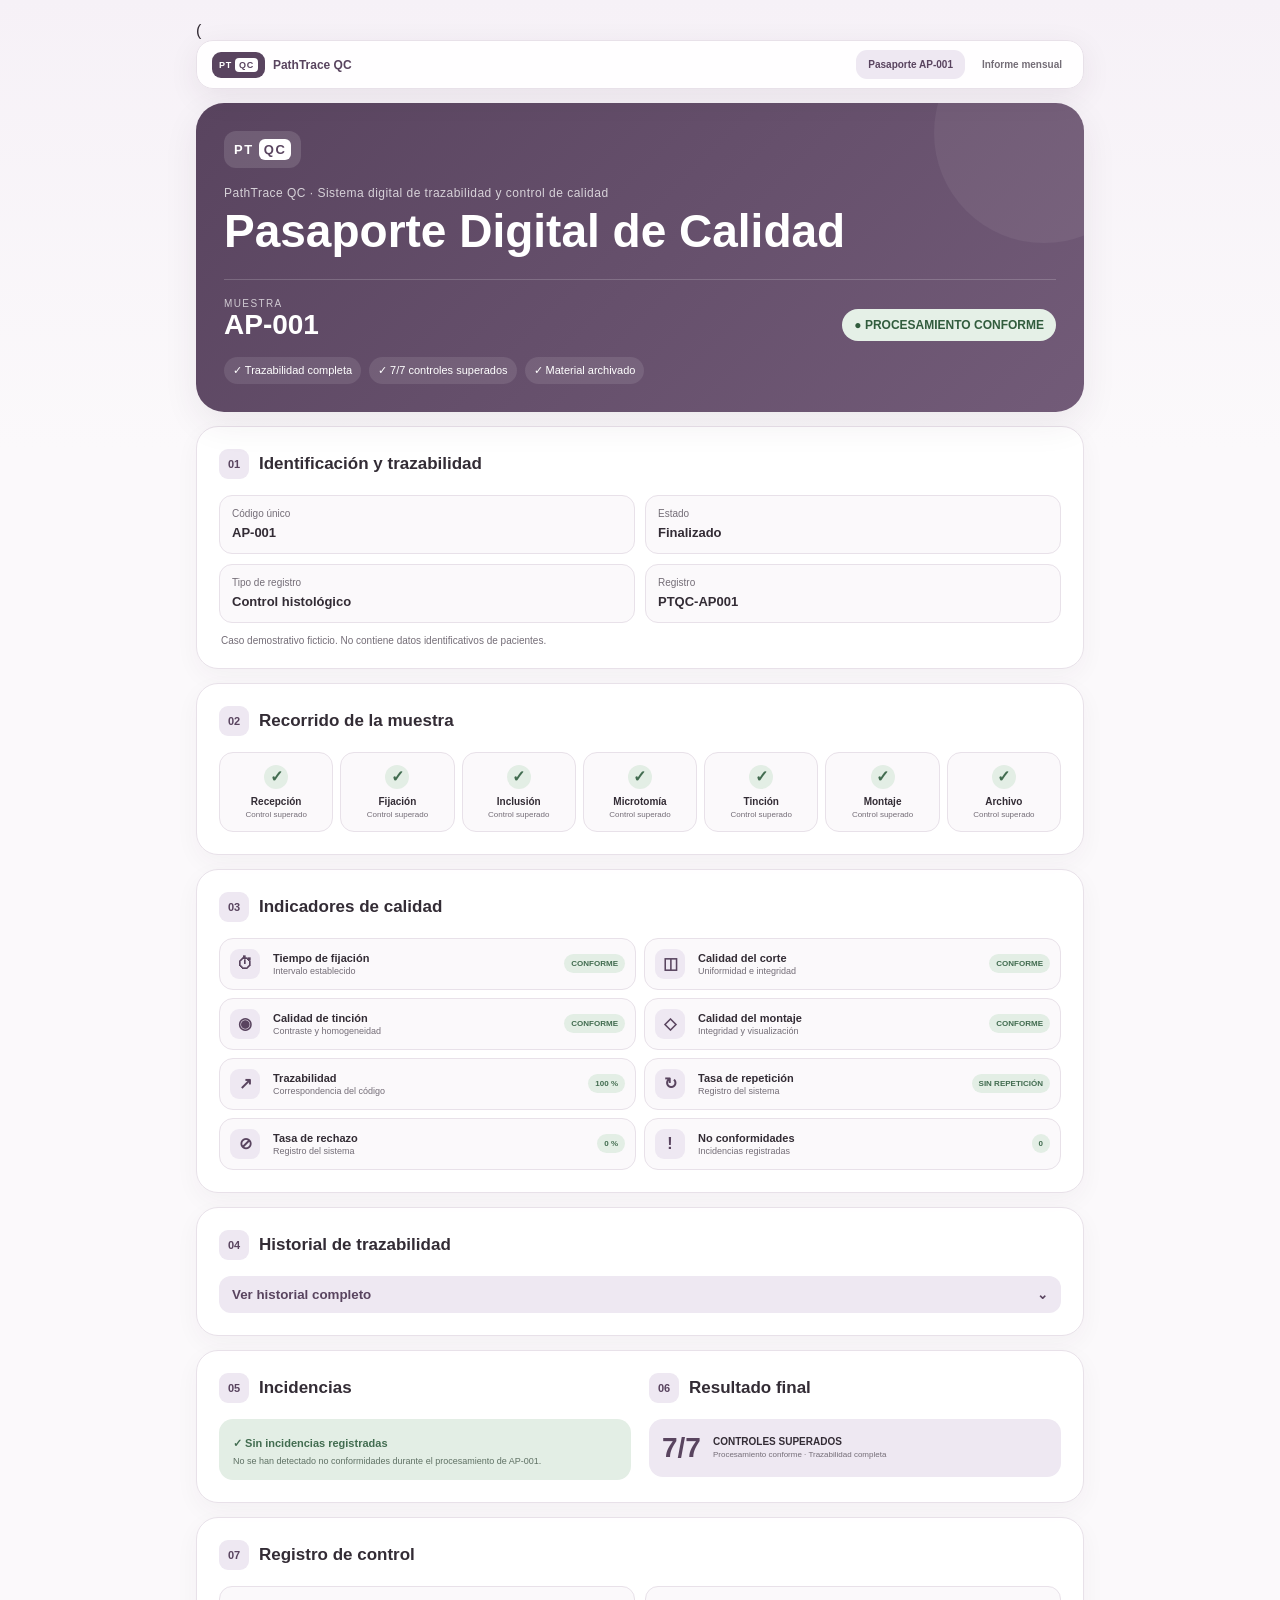
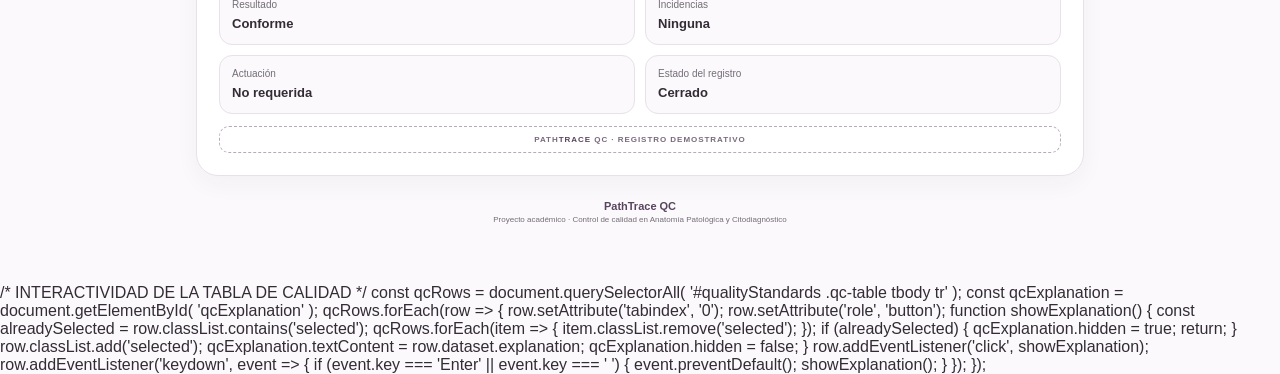
==== commit 67a035aa: "Actualizar index.html" ====
--- a/index.html
+++ b/index.html
@@ -24,7 +24,7 @@
       border-radius:17px;
       box-shadow:0 8px 30px rgba(61,44,65,.08);
       backdrop-filter:blur(12px);
-    }
+    } 
 
     .pt-nav-brand{
       display:flex;
@@ -748,11 +748,86 @@
         grid-template-columns:1fr;
       }
     }
-  </style>
+ 
+/* TABLA INTERACTIVA DE CALIDAD */
+
+.qc-table {
+  width: 100%;
+  border-collapse: collapse;
+  font-size: 12px;
+  margin-top: 16px;
+  border-radius: 14px;
+  overflow: hidden;
+}
+
+.qc-table th {
+  background: #59445f;
+  color: white;
+  padding: 14px 10px;
+  text-align: left;
+  font-size: 10px;
+}
+
+.qc-table td {
+  padding: 13px 10px;
+  border-bottom: 1px solid #e8e1e9;
+}
+
+.qc-table tbody tr {
+  cursor: pointer;
+  background: white;
+  transition: background 0.2s;
+}
+
+.qc-table tbody tr:nth-child(even) {
+  background: #fbf9fb;
+}
+
+.qc-table tbody tr:hover,
+.qc-table tbody tr.selected {
+  background: #eee8f2;
+}
+
+.qc-table td:last-child {
+  font-weight: 700;
+}
+
+.qc-table tbody tr:nth-child(3) td:last-child,
+.qc-table tbody tr:nth-child(6) td:last-child {
+  color: #a14f60;
+}
+
+.qc-explanation {
+  margin-top: 14px;
+  padding: 15px;
+  border-radius: 12px;
+  background: #eee8f2;
+  color: #59445f;
+  font-size: 12px;
+  line-height: 1.6;
+}
+
+.qc-explanation[hidden] {
+  display: none;
+}
+
+.qc-note {
+  margin-top: 12px;
+  color: #746d77;
+  font-size: 10px;
+  line-height: 1.5;
+}
+
+@media (max-width: 650px) {
+  .qc-table {
+    min-width: 540px;
+  }
+}
+ </style>
 </head>
 
 <body>
-<main class="shell">
+<main class="shell">(
 
   <!-- NAVEGACIÓN -->
   <nav class="pt-nav">
@@ -1008,6 +1083,83 @@
       </div>
     </section>
 
+
+<!-- COMPARACIÓN CON OBJETIVOS DE CALIDAD -->
+<section class="card" id="qualityStandards">
+  <div class="section-title">
+    <span>02</span>
+    <h2>Comparación con los objetivos de calidad</h2>
+  </div>
+
+  <p>
+    Comparamos los resultados simulados de septiembre de 2026
+    con los objetivos internos establecidos para el laboratorio.
+    Pulsa sobre cada indicador para conocer su interpretación.
+  </p>
+
+  <div style="overflow-x:auto">
+    <table class="qc-table">
+      <thead>
+        <tr>
+          <th>INDICADOR</th>
+          <th>OBJETIVO INTERNO</th>
+          <th>RESULTADO</th>
+          <th>EVALUACIÓN</th>
+        </tr>
+      </thead>
+      <tbody>
+        <tr data-explanation="La trazabilidad alcanzó el 100 %. Todas las muestras procesadas conservaron su identificación y seguimiento.">
+          <td>Trazabilidad</td>
+          <td>100 %</td>
+          <td>100 %</td>
+          <td>✓ Cumple</td>
+        </tr>
+
+        <tr data-explanation="Se rechazaron 6 de las 306 muestras recibidas, lo que representa el 1,96 %. No supera el límite interno del 2 %.">
+          <td>Rechazo de muestras</td>
+          <td>≤ 2 %</td>
+          <td>1,96 %</td>
+          <td>✓ Cumple</td>
+        </tr>
+
+        <tr data-explanation="Se repitieron 11 de las 300 preparaciones procesadas, equivalentes al 3,67 %. Supera el objetivo interno del 3 % y requiere seguimiento.">
+          <td>Repetición de preparaciones</td>
+          <td>≤ 3 %</td>
+          <td>3,67 %</td>
+          <td>⚠ No cumple</td>
+        </tr>
+
+        <tr data-explanation="No se registraron errores de identificación durante el periodo simulado.">
+          <td>Errores de identificación</td>
+          <td>0</td>
+          <td>0</td>
+          <td>✓ Cumple</td>
+        </tr>
+
+        <tr data-explanation="No se registraron pérdidas de muestras ni bloques durante el periodo.">
+          <td>Pérdidas de muestras</td>
+          <td>0</td>
+          <td>0</td>
+          <td>✓ Cumple</td>
+        </tr>
+
+        <tr data-explanation="Se registraron 6 incidencias de tinción, superando el objetivo interno de un máximo de 2 al mes. Esta desviación requiere investigación.">
+          <td>Incidencias de tinción</td>
+          <td>≤ 2 al mes</td>
+          <td>6</td>
+          <td>⚠ No cumple</td>
+        </tr>
+      </tbody>
+    </table>
+  </div>
+
+  <div id="qcExplanation" class="qc-explanation" hidden></div>
+
+  <p class="qc-note">
+    Objetivos internos propuestos para esta simulación académica.
+    No representan límites oficiales de una normativa.
+  </p>
+</section>
 
     <!-- BALANCE -->
     <section class="card">
@@ -1278,6 +1430,51 @@
 </main>
 
 
+/* INTERACTIVIDAD DE LA TABLA DE CALIDAD */
+
+const qcRows = document.querySelectorAll(
+  '#qualityStandards .qc-table tbody tr'
+);
+
+const qcExplanation = document.getElementById(
+  'qcExplanation'
+);
+
+qcRows.forEach(row => {
+  row.setAttribute('tabindex', '0');
+  row.setAttribute('role', 'button');
+
+  function showExplanation() {
+    const alreadySelected =
+      row.classList.contains('selected');
+
+    qcRows.forEach(item => {
+      item.classList.remove('selected');
+    });
+
+    if (alreadySelected) {
+      qcExplanation.hidden = true;
+      return;
+    }
+
+    row.classList.add('selected');
+    qcExplanation.textContent =
+      row.dataset.explanation;
+
+    qcExplanation.hidden = false;
+  }
+
+  row.addEventListener('click', showExplanation);
+
+  row.addEventListener('keydown', event => {
+    if (event.key === 'Enter' ||
+        event.key === ' ') {
+      event.preventDefault();
+      showExplanation();
+    }
+  });
+});
+
 <script>
   /* ===== NAVEGACIÓN ===== */
 
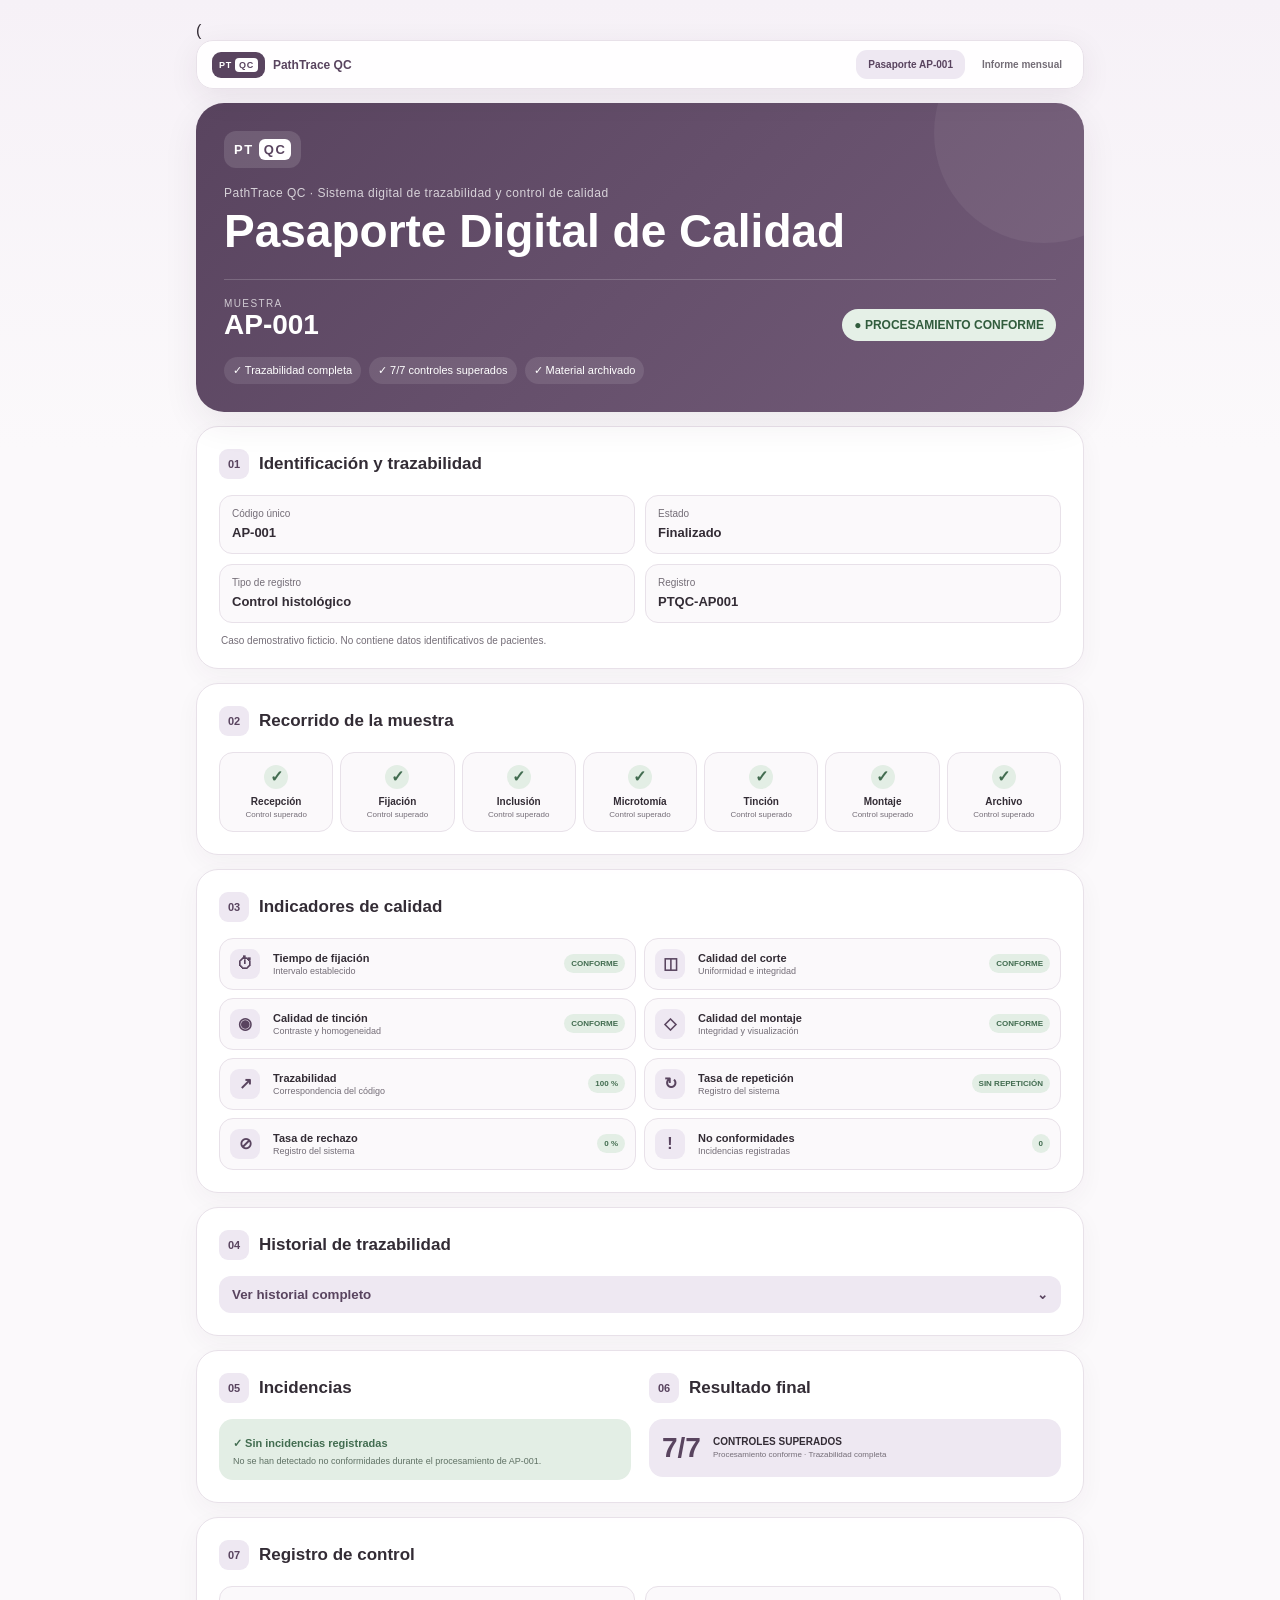
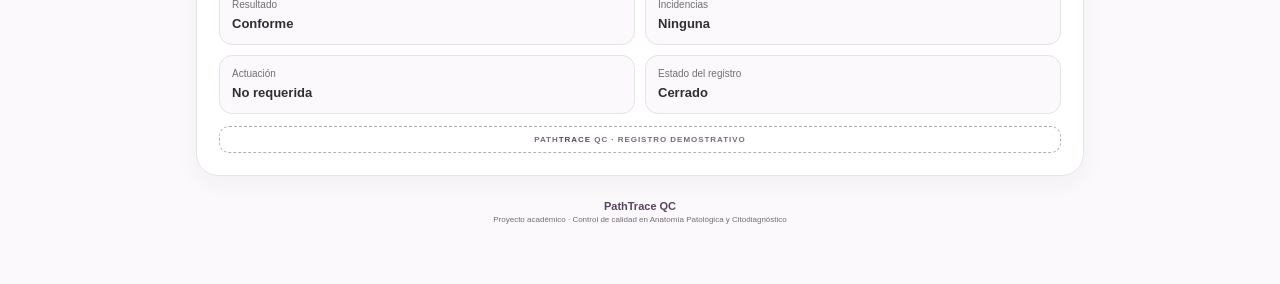
==== commit 9b6e8689: "Actualizar index.html" ====
--- a/index.html
+++ b/index.html
@@ -1429,7 +1429,7 @@
 
 </main>
 
-
+<script>
 /* INTERACTIVIDAD DE LA TABLA DE CALIDAD */
 
 const qcRows = document.querySelectorAll(
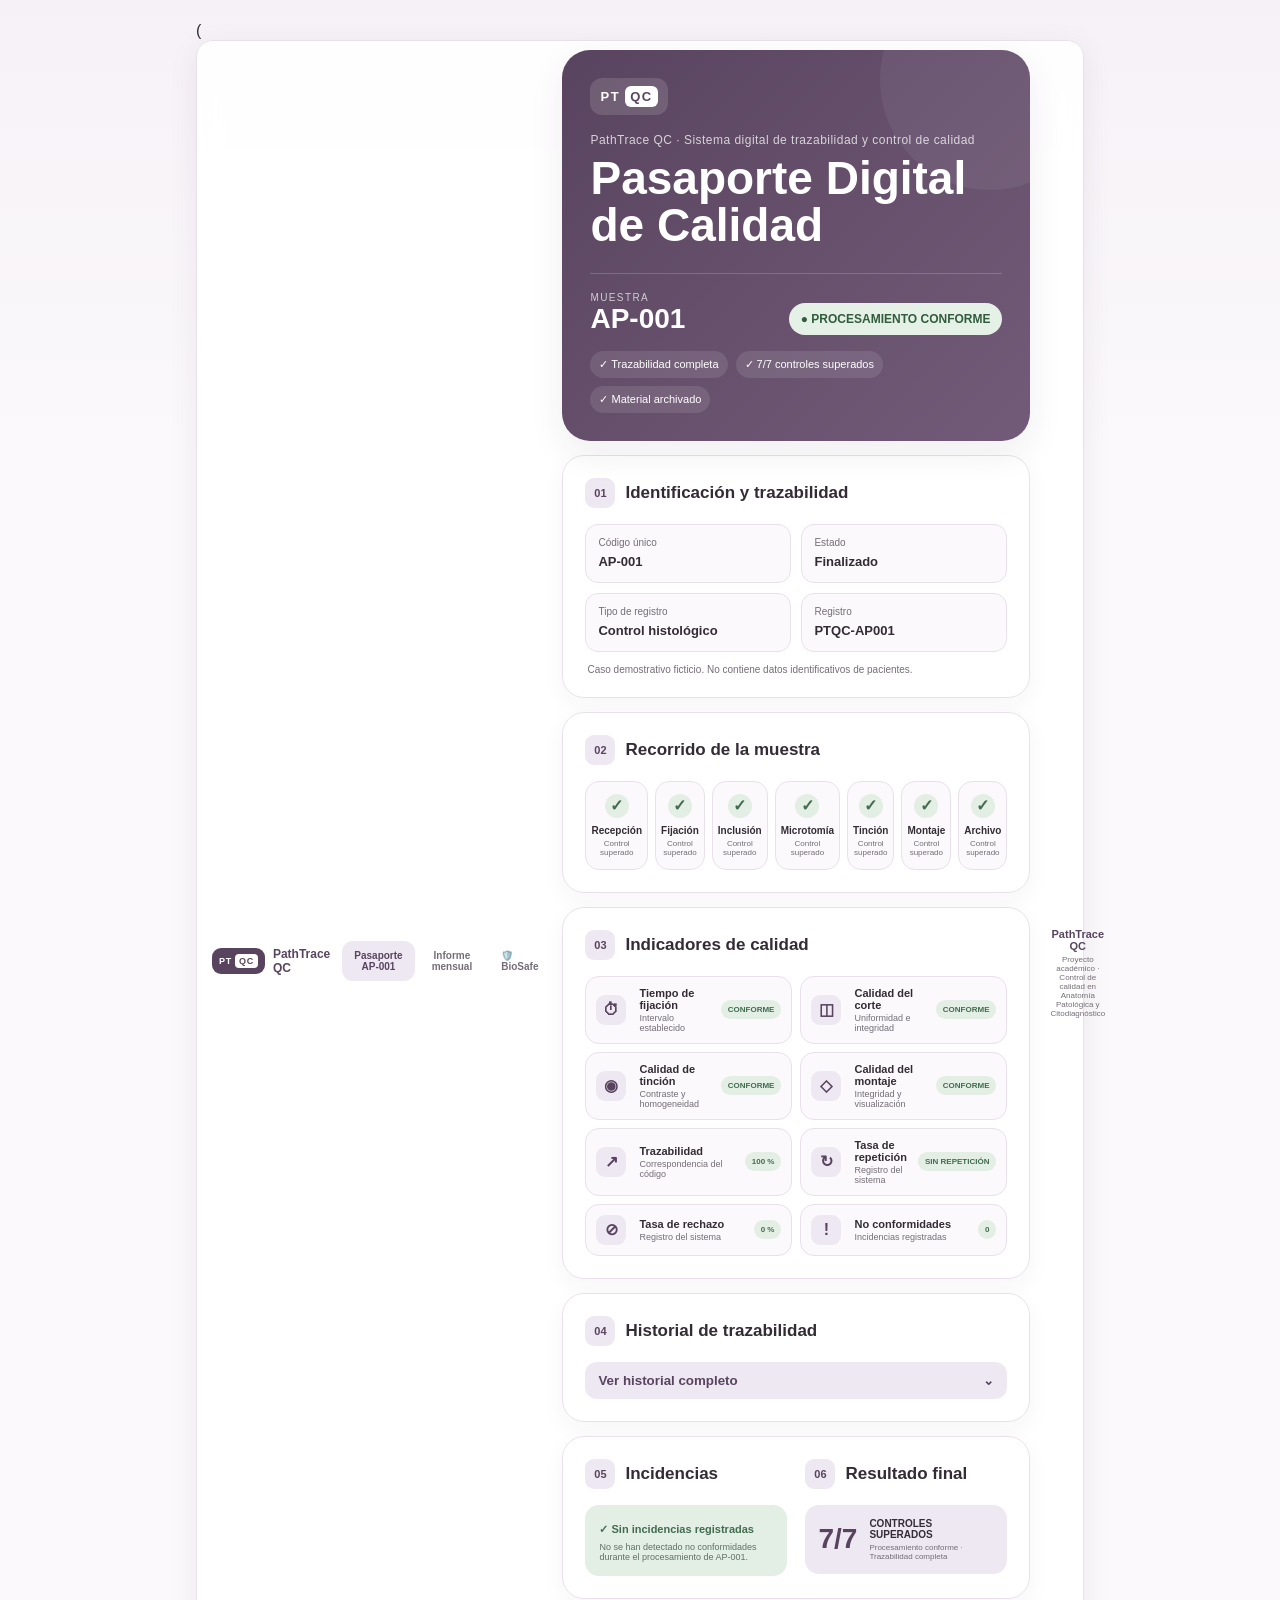
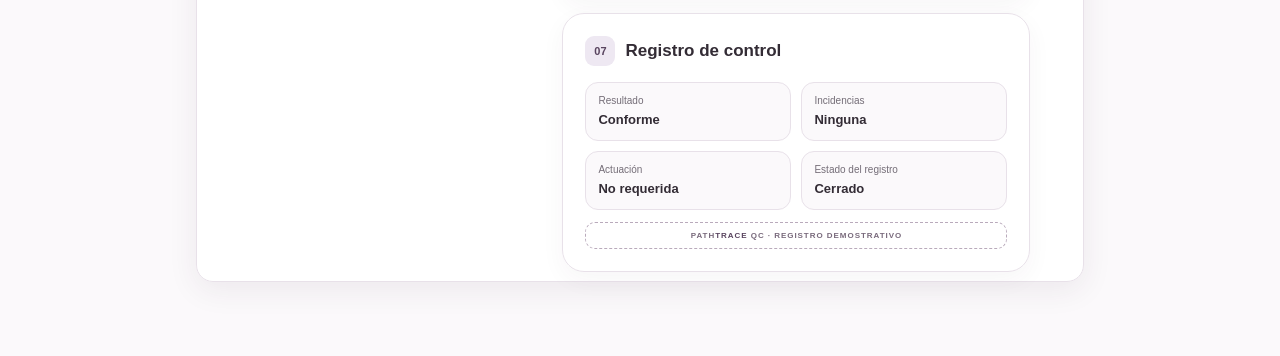
==== commit 0331e5dc: "Actualizar index.html" ====
--- a/index.html
+++ b/index.html
@@ -836,15 +836,19 @@
       PathTrace QC
     </div>
 
-    <div class="pt-tabs">
-      <button class="pt-tab active" data-target="passportView">
-        Pasaporte AP-001
-      </button>
-      <button class="pt-tab" data-target="reportView">
-        Informe mensual
-      </button>
-    </div>
-  </nav>
+ 
+<div class="pt-tabs">
+  <button class="pt-tab active" data-target="passportView">
+    Pasaporte AP-001
+  </button>
+  <button class="pt-tab" data-target="reportView">
+    Informe mensual
+  </button>
+  <a class="pt-tab" href="biosafe.html" style="text-decoration:none; display:inline-flex; align-items:center; justify-content:center;">
+    🛡️ BioSafe
+  </a>
+</div>
+
 
 
   <!-- =====================================================
@@ -1474,7 +1478,7 @@
     }
   });
 });
-
+</script>
 <script>
   /* ===== NAVEGACIÓN ===== */
 
